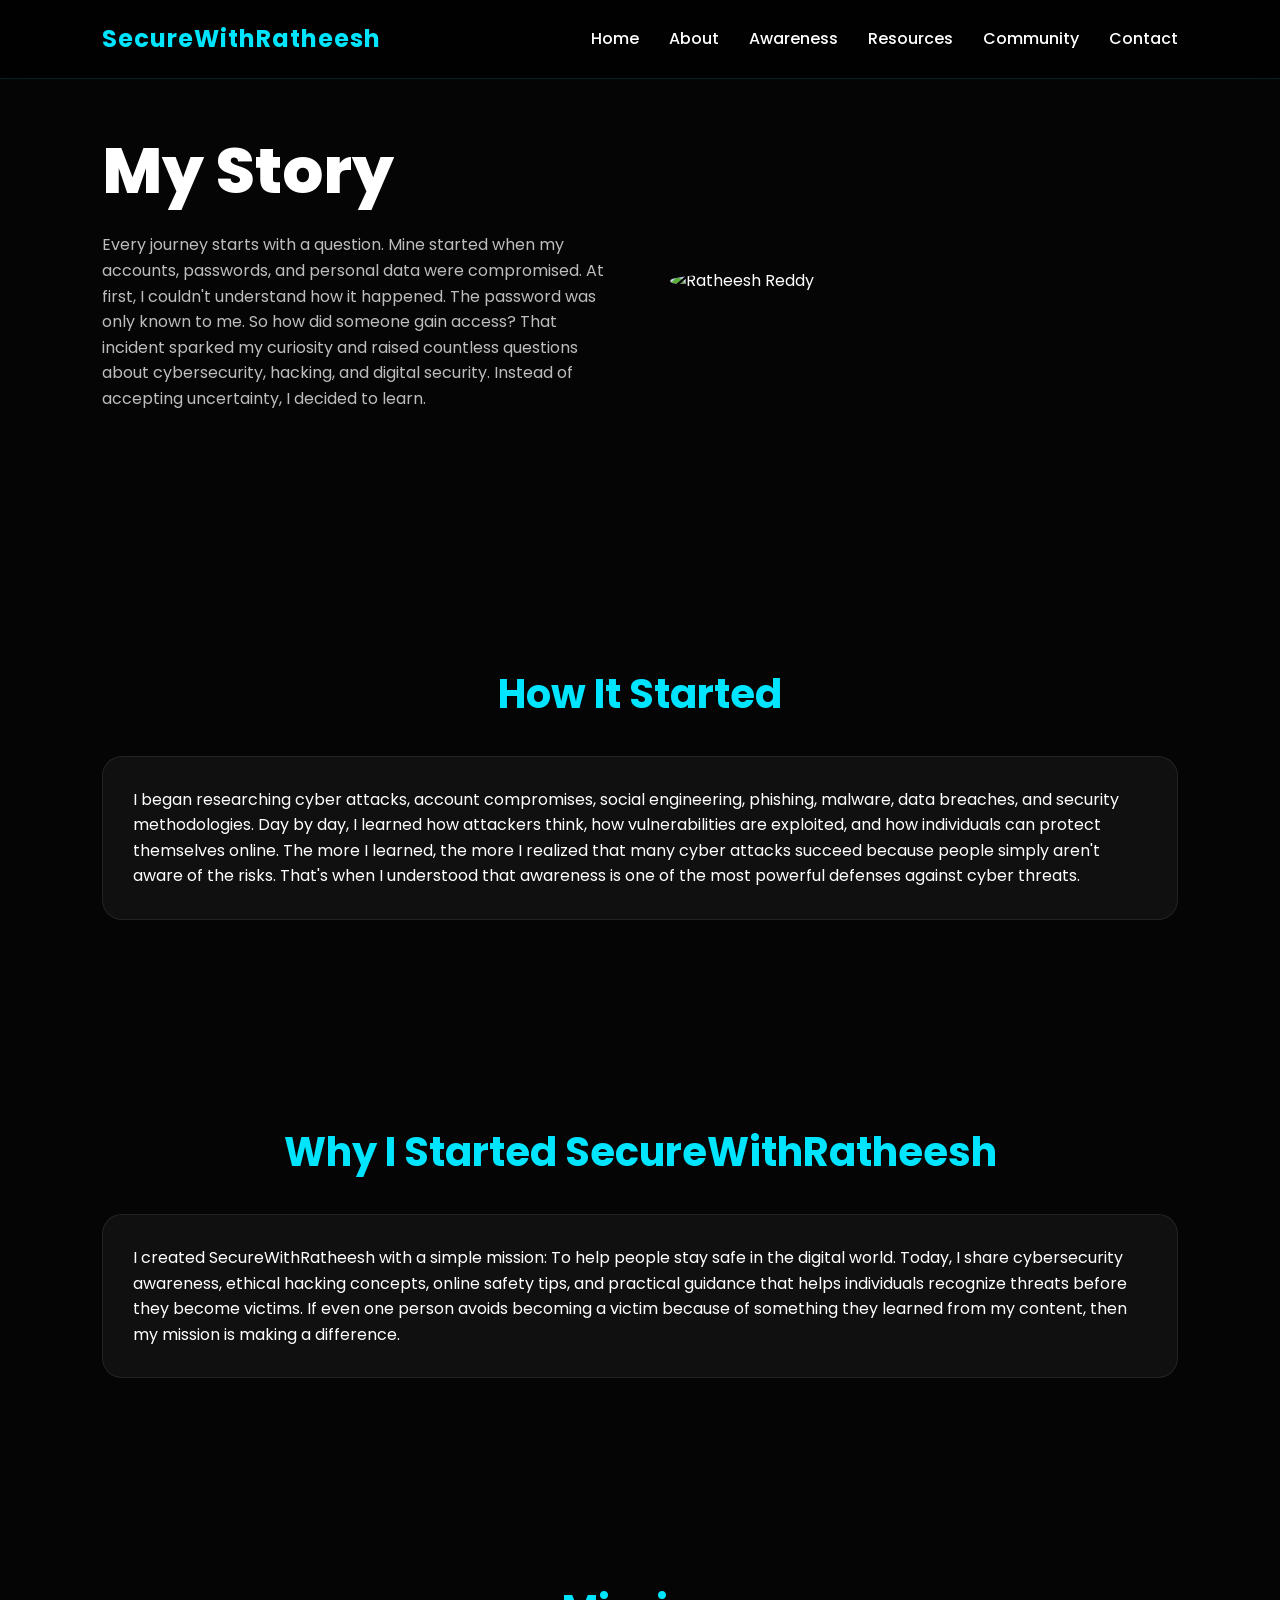
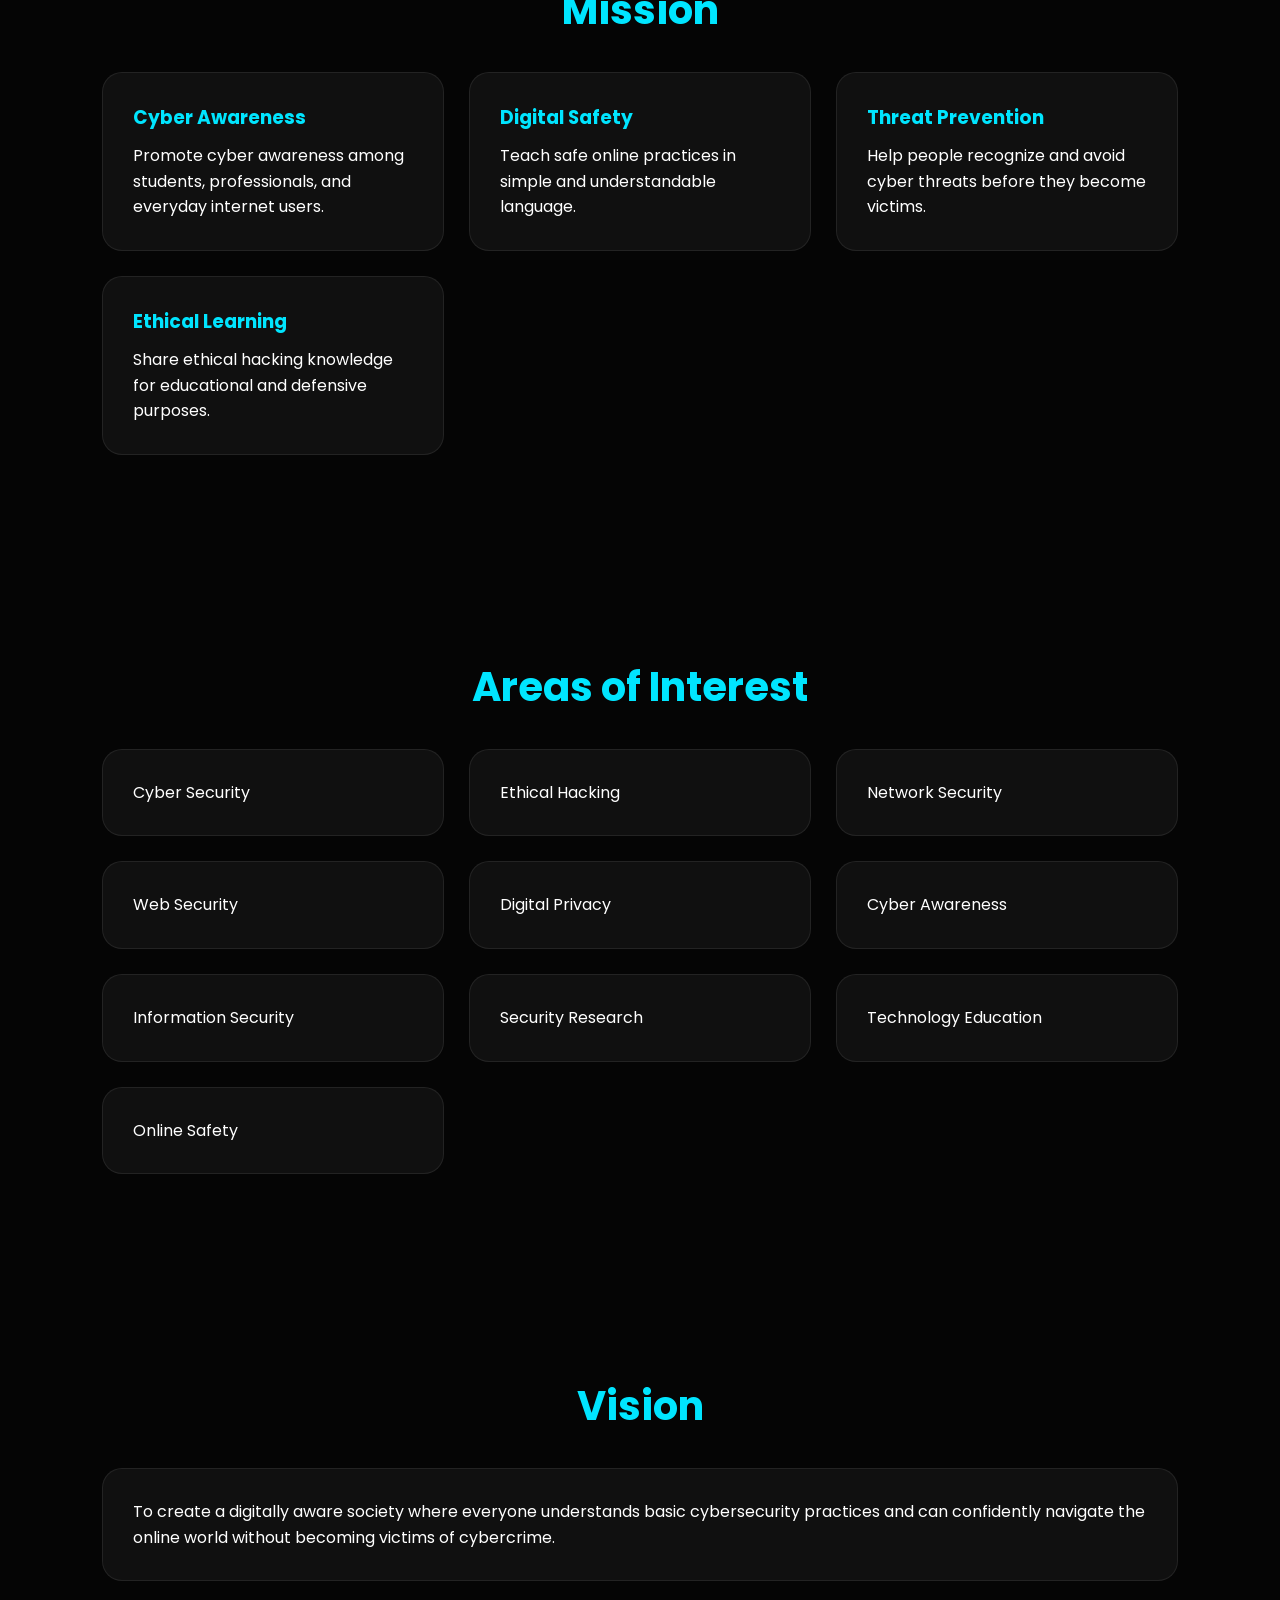
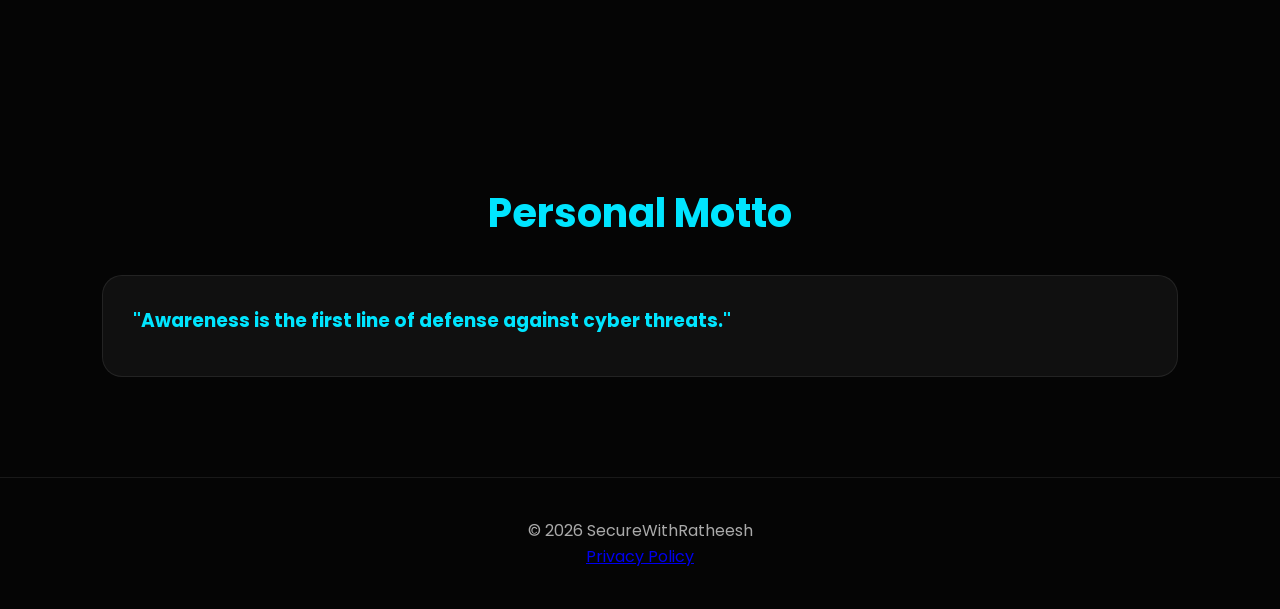
==== about.html @ 50ebadba "Add files via upload" ====
<!DOCTYPE html>
<html lang="en">

<head>

<meta charset="UTF-8">
<meta name="viewport" content="width=device-width, initial-scale=1.0">

<title>About | SecureWithRatheesh</title>

<link rel="stylesheet" href="style.css">

<link href="https://fonts.googleapis.com/css2?family=Poppins:wght@300;400;500;600;700;800&display=swap" rel="stylesheet">

</head>

<body>

<header>

<nav class="navbar">

<div class="logo">
SecureWithRatheesh
</div>
<div class="menu-toggle">☰</div>
<ul class="nav-links">

<li><a href="index.html">Home</a></li>

<li><a href="about.html">About</a></li>

<li><a href="awareness.html">Awareness</a></li>

<li><a href="resources.html">Resources</a></li>

<li><a href="community.html">Community</a></li>

<li><a href="contact.html">Contact</a></li>

</ul>
</nav>

</header>

<section class="hero" style="min-height:60vh;">

<div class="hero-left">

<h1>My Story</h1>

<p>

Every journey starts with a question.

Mine started when my accounts, passwords, and personal data
were compromised.

At first, I couldn't understand how it happened.

The password was only known to me.

So how did someone gain access?

That incident sparked my curiosity and raised countless questions about cybersecurity, hacking, and digital security.

Instead of accepting uncertainty, I decided to learn.

</p>

</div>

<div class="hero-right">

<img
src="swr.jpg"
alt="Ratheesh Reddy"
class="profile-image"
>

</div>

</section>

<section class="section">

<h2>How It Started</h2>

<div class="card">

<p>

I began researching cyber attacks, account compromises,
social engineering, phishing, malware, data breaches,
and security methodologies.

Day by day, I learned how attackers think,
how vulnerabilities are exploited,
and how individuals can protect themselves online.

The more I learned,
the more I realized that many cyber attacks succeed
because people simply aren't aware of the risks.

That's when I understood that awareness is one of the most powerful defenses against cyber threats.

</p>

</div>

</section>

<section class="section">

<h2>Why I Started SecureWithRatheesh</h2>

<div class="card">

<p>

I created SecureWithRatheesh with a simple mission:

To help people stay safe in the digital world.

Today, I share cybersecurity awareness,
ethical hacking concepts,
online safety tips,
and practical guidance that helps individuals recognize threats before they become victims.

If even one person avoids becoming a victim because of something they learned from my content,
then my mission is making a difference.

</p>

</div>

</section>

<section class="section">

<h2>Mission</h2>

<div class="grid">

<div class="card">

<h3>Cyber Awareness</h3>

<p>

Promote cyber awareness among students,
professionals,
and everyday internet users.

</p>

</div>

<div class="card">

<h3>Digital Safety</h3>

<p>

Teach safe online practices in simple and understandable language.

</p>

</div>

<div class="card">

<h3>Threat Prevention</h3>

<p>

Help people recognize and avoid cyber threats before they become victims.

</p>

</div>

<div class="card">

<h3>Ethical Learning</h3>

<p>

Share ethical hacking knowledge for educational and defensive purposes.

</p>

</div>

</div>

</section>

<section class="section">

<h2>Areas of Interest</h2>

<div class="grid">

<div class="card">Cyber Security</div>

<div class="card">Ethical Hacking</div>

<div class="card">Network Security</div>

<div class="card">Web Security</div>

<div class="card">Digital Privacy</div>

<div class="card">Cyber Awareness</div>

<div class="card">Information Security</div>

<div class="card">Security Research</div>

<div class="card">Technology Education</div>

<div class="card">Online Safety</div>

</div>

</section>

<section class="section">

<h2>Vision</h2>

<div class="card">

<p>

To create a digitally aware society where everyone understands basic cybersecurity practices and can confidently navigate the online world without becoming victims of cybercrime.

</p>

</div>

</section>

<section class="section">

<h2>Personal Motto</h2>

<div class="card">

<h3>

"Awareness is the first line of defense against cyber threats."

</h3>

</div>

</section>

<footer>

<p>© 2026 SecureWithRatheesh</p>

<p>

<a href="privacy.html">

Privacy Policy

</a>

</p>

</footer>

<button id="topBtn" title="Go to top">
↑
</button>

<script src="script.js"></script>

</body>

</html>
---- style.css ----
/* =========================
   GLOBAL SETTINGS
========================= */

*{
margin:0;
padding:0;
box-sizing:border-box;
font-family:'Poppins',sans-serif;
}

html{
scroll-behavior:smooth;
}

body{
background:#050505;
color:#fff;
overflow-x:hidden;
line-height:1.6;
}

/* =========================
   SCROLLBAR
========================= */

::-webkit-scrollbar{
width:8px;
}

::-webkit-scrollbar-track{
background:#111;
}

::-webkit-scrollbar-thumb{
background:#00e5ff;
border-radius:20px;
}

/* =========================
   NAVBAR
========================= */

.navbar{
position:fixed;
top:0;
left:0;
width:100%;
display:flex;
justify-content:space-between;
align-items:center;
padding:20px 8%;
background:rgba(0,0,0,.75);
backdrop-filter:blur(15px);
z-index:999;
border-bottom:1px solid rgba(0,229,255,.15);
}

.logo{
font-size:1.5rem;
font-weight:700;
color:#00e5ff;
letter-spacing:1px;
}

.nav-links{
display:flex;
gap:30px;
list-style:none;
}

.nav-links a{
text-decoration:none;
color:white;
font-weight:500;
transition:.3s;
}

.nav-links a:hover{
color:#00e5ff;
}

/* =========================
   HERO SECTION
========================= */

.hero{
min-height:100vh;
display:flex;
align-items:center;
justify-content:space-between;
padding:120px 8%;
gap:60px;
}

.hero-left{
flex:1;
}

.hero-left h1{
font-size:4rem;
font-weight:800;
margin-bottom:10px;
}

.hero-left h2{
color:#00e5ff;
font-size:1.6rem;
margin-bottom:20px;
height:40px;
}

.hero-left p{
color:#bdbdbd;
max-width:600px;
margin-bottom:30px;
}

.hero-right{
flex:1;
display:flex;
justify-content:center;
align-items:center;
}
.profile-container{
    width:420px;
    height:420px;
    border-radius:50%;
    overflow:hidden;
    position:relative;
    border:10px solid #ffffff;
    background:#000;

    box-shadow:
        0 0 20px rgba(255,255,255,1),
        0 0 40px rgba(255,255,255,0.9),
        0 0 80px rgba(255,255,255,0.7);

    animation:float 4s ease-in-out infinite;
}

.profile-image{
    width:100%;
    height:100%;
    object-fit:cover;
    object-position:center top;
    border-radius:50%;
    display:block;
}

/* =========================
   BUTTONS
========================= */

.hero-buttons{
display:flex;
gap:15px;
flex-wrap:wrap;
}

.btn-primary,
.btn-secondary{
display:inline-block;
padding:14px 28px;
border-radius:12px;
text-decoration:none;
font-weight:600;
transition:.3s;
cursor:pointer;
}

.btn-primary{
background:#00e5ff;
color:#000;
}

.btn-primary:hover{
transform:translateY(-4px);
box-shadow:0 10px 30px rgba(0,229,255,.3);
}

.btn-secondary{
border:1px solid #00e5ff;
color:#fff;
}

.btn-secondary:hover{
background:#00e5ff;
color:#000;
}

/* =========================
   SECTIONS
========================= */

.section{
padding:100px 8%;
}

.section h2{
font-size:2.5rem;
margin-bottom:30px;
color:#00e5ff;
text-align:center;
}

.card{
background:#101010;
border:1px solid rgba(255,255,255,.08);
padding:30px;
border-radius:20px;
transition:.3s;
}

.card:hover{
transform:translateY(-5px);
border-color:#00e5ff;
box-shadow:0 0 30px rgba(0,229,255,.15);
}

.grid{
display:grid;
grid-template-columns:repeat(auto-fit,minmax(260px,1fr));
gap:25px;
}

.card h3{
margin-bottom:10px;
color:#00e5ff;
}

/* =========================
   CTA SECTION
========================= */

.cta{
padding:100px 8%;
text-align:center;
background:linear-gradient(
135deg,
rgba(0,229,255,.08),
rgba(0,229,255,.02)
);
}

.cta h2{
font-size:2.5rem;
margin-bottom:20px;
}

.cta p{
max-width:700px;
margin:auto;
margin-bottom:30px;
color:#cfcfcf;
}

.cta button{
padding:15px 30px;
border:none;
border-radius:12px;
background:#00e5ff;
font-size:1rem;
font-weight:600;
cursor:pointer;
transition:.3s;
}

.cta button:hover{
transform:translateY(-4px);
}

/* =========================
   MODAL
========================= */

.modal{
display:none;
position:fixed;
z-index:9999;
left:0;
top:0;
width:100%;
height:100%;
background:rgba(0,0,0,.8);
}

.modal-content{
background:#111;
margin:10% auto;
padding:30px;
width:90%;
max-width:500px;
border-radius:20px;
text-align:center;
border:1px solid rgba(0,229,255,.3);
}

.modal-content h2{
margin-bottom:15px;
color:#00e5ff;
}

.modal-content p{
margin-bottom:20px;
color:#cfcfcf;
}

.close{
float:right;
font-size:30px;
cursor:pointer;
}

/* =========================
   FOOTER
========================= */

footer{
padding:40px;
text-align:center;
border-top:1px solid rgba(255,255,255,.08);
color:#aaa;
}

/* =========================
   MOBILE RESPONSIVE
========================= */

@media(max-width:900px){

.hero{
flex-direction:column-reverse;
text-align:center;
padding-top:150px;
}

.hero-left h1{
font-size:2.8rem;
}

.hero-left h2{
font-size:1.2rem;
}

.hero-buttons{
justify-content:center;
}

@media(max-width:900px){
    .profile-container{
        width:320px;
        height:320px;
    }
}

.navbar{
padding:15px 5%;
}

.nav-links{
gap:15px;
font-size:.9rem;
}

.section h2{
font-size:2rem;
}

.cta h2{
font-size:2rem;
}

}

@media(max-width:600px){

.logo{
font-size:1rem;
}

.nav-links{
gap:10px;
font-size:.8rem;
}

.hero-left h1{
font-size:2.2rem;
}

@media(max-width:600px){
    .profile-container{
        width:250px;
        height:250px;
    }
}
}

.form-group{
display:flex;
flex-direction:column;
margin-bottom:20px;
}

.form-group label{
margin-bottom:8px;
font-weight:500;
}

.form-group input,
.form-group textarea{
background:#0f0f0f;
border:1px solid #333;
padding:15px;
border-radius:10px;
color:white;
font-size:16px;
outline:none;
}

.form-group input:focus,
.form-group textarea:focus{
border-color:#00e5ff;
}

#responseMessage{
margin-top:20px;
font-size:16px;
}

.menu-toggle{
display:none;
cursor:pointer;
font-size:30px;
color:#00e5ff;
}

@media(max-width:768px){

.menu-toggle{
display:block;
}

.nav-links{
display:none;
flex-direction:column;
position:absolute;
top:80px;
right:20px;
background:#111;
padding:20px;
border-radius:15px;
width:220px;
}

.nav-links.active{
display:flex;
}

}

#topBtn{
display:none;
position:fixed;
bottom:20px;
right:20px;
z-index:999;
border:none;
outline:none;
background:#00e5ff;
color:#000;
cursor:pointer;
padding:15px 18px;
border-radius:50%;
font-size:20px;
font-weight:bold;
box-shadow:0 0 20px rgba(0,229,255,.4);
transition:.3s;
}

#topBtn:hover{
transform:translateY(-5px);
}
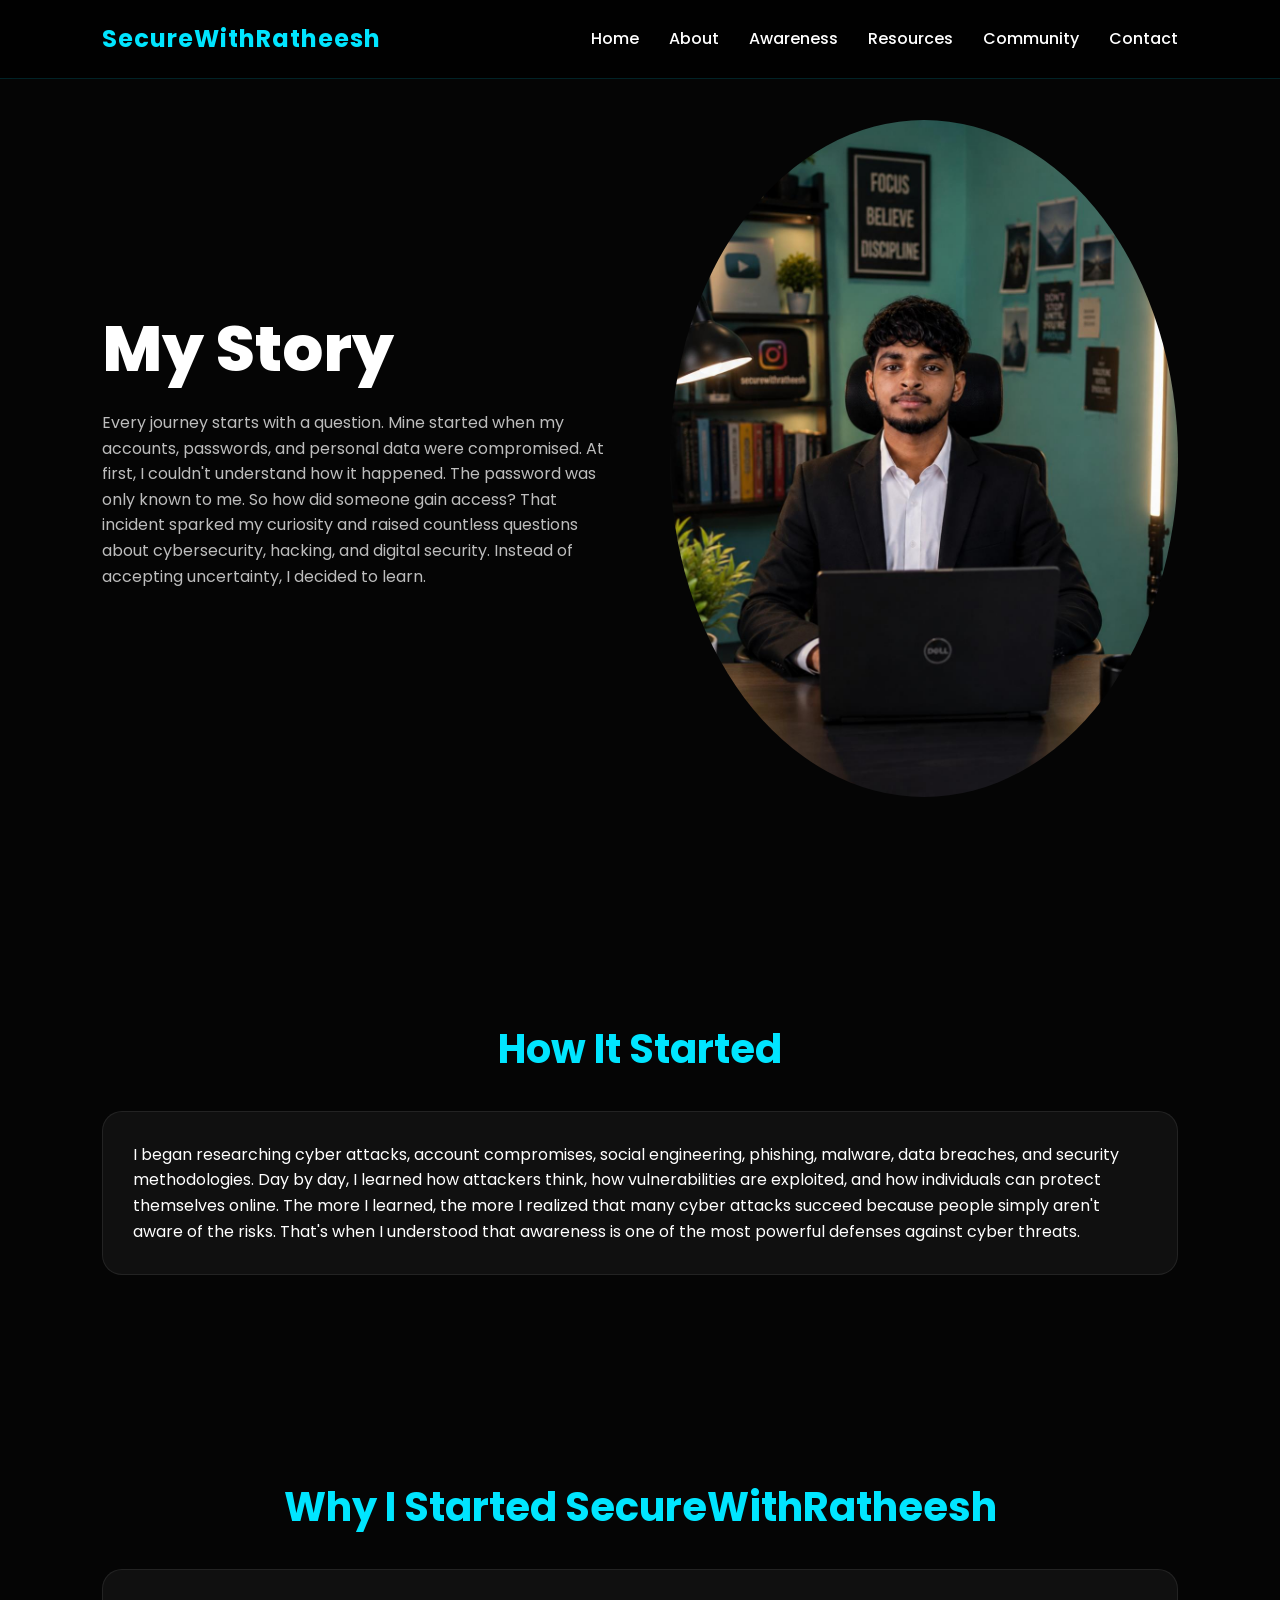
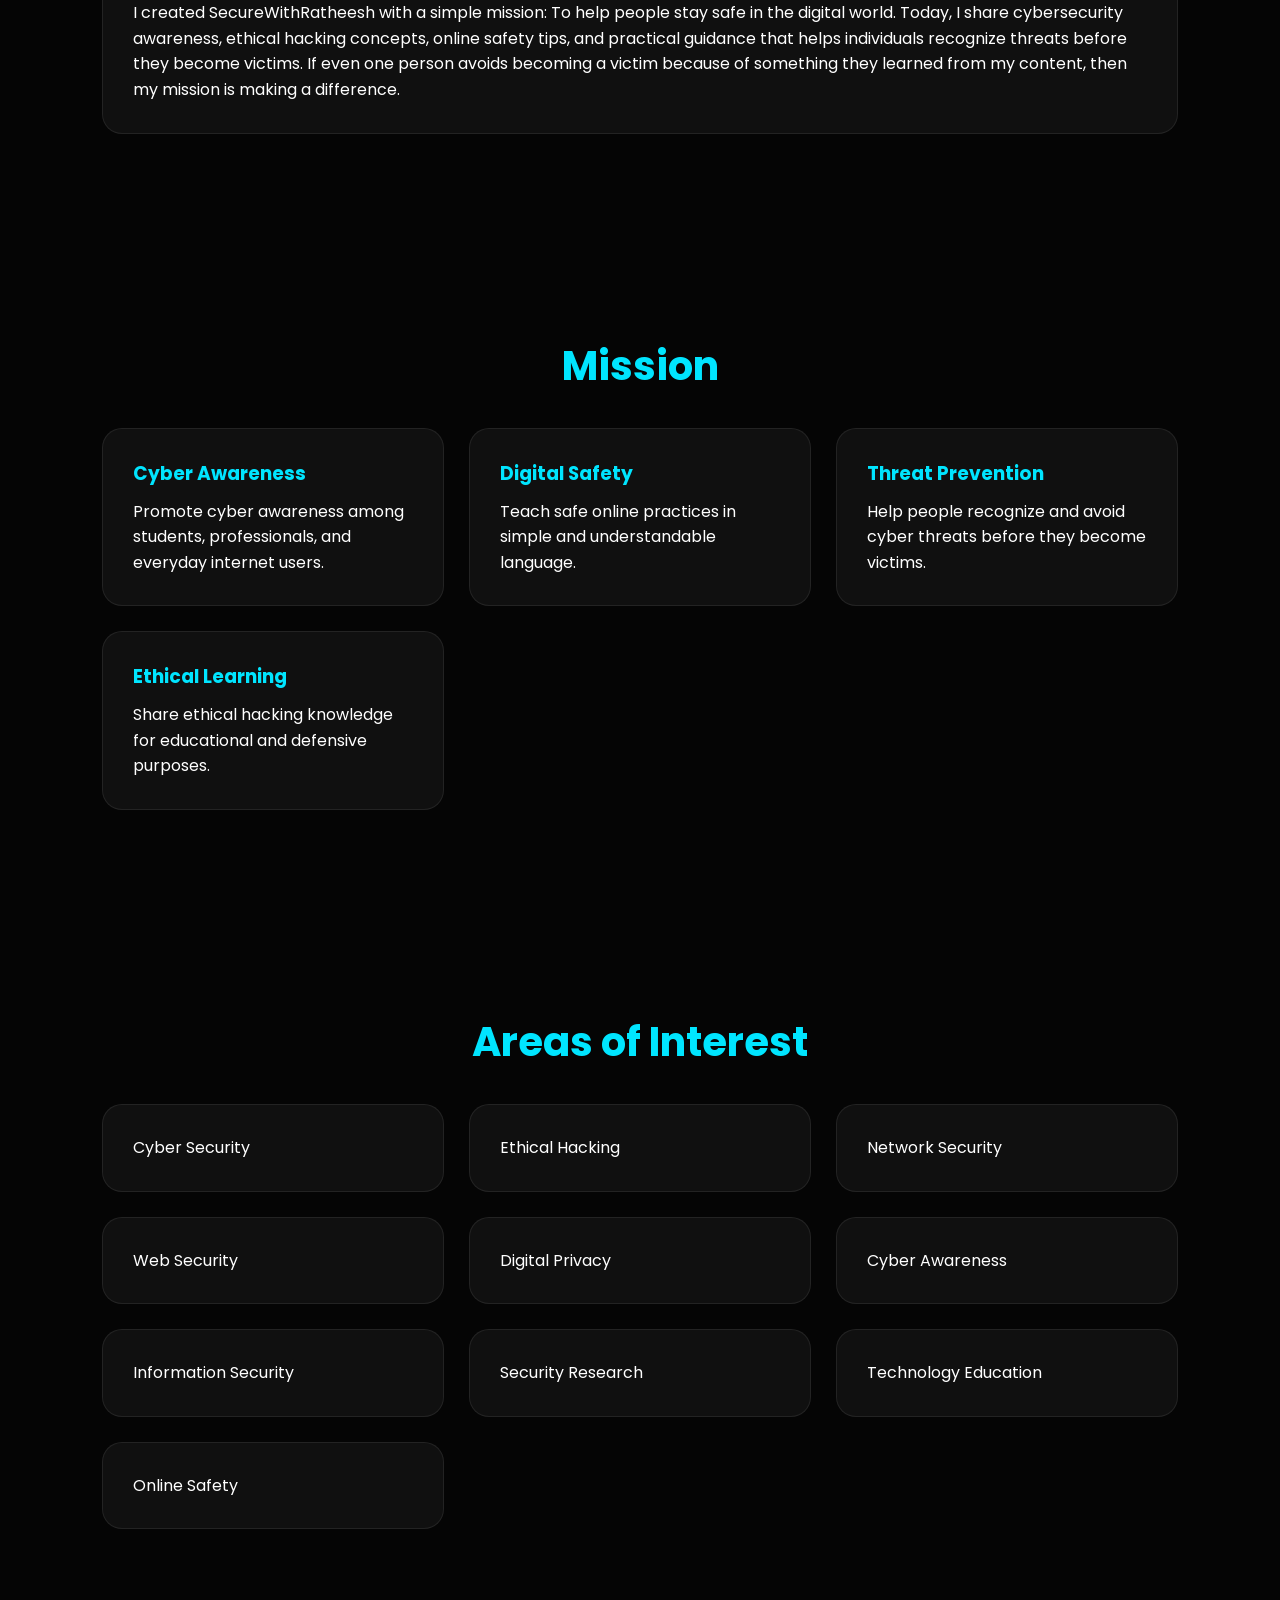
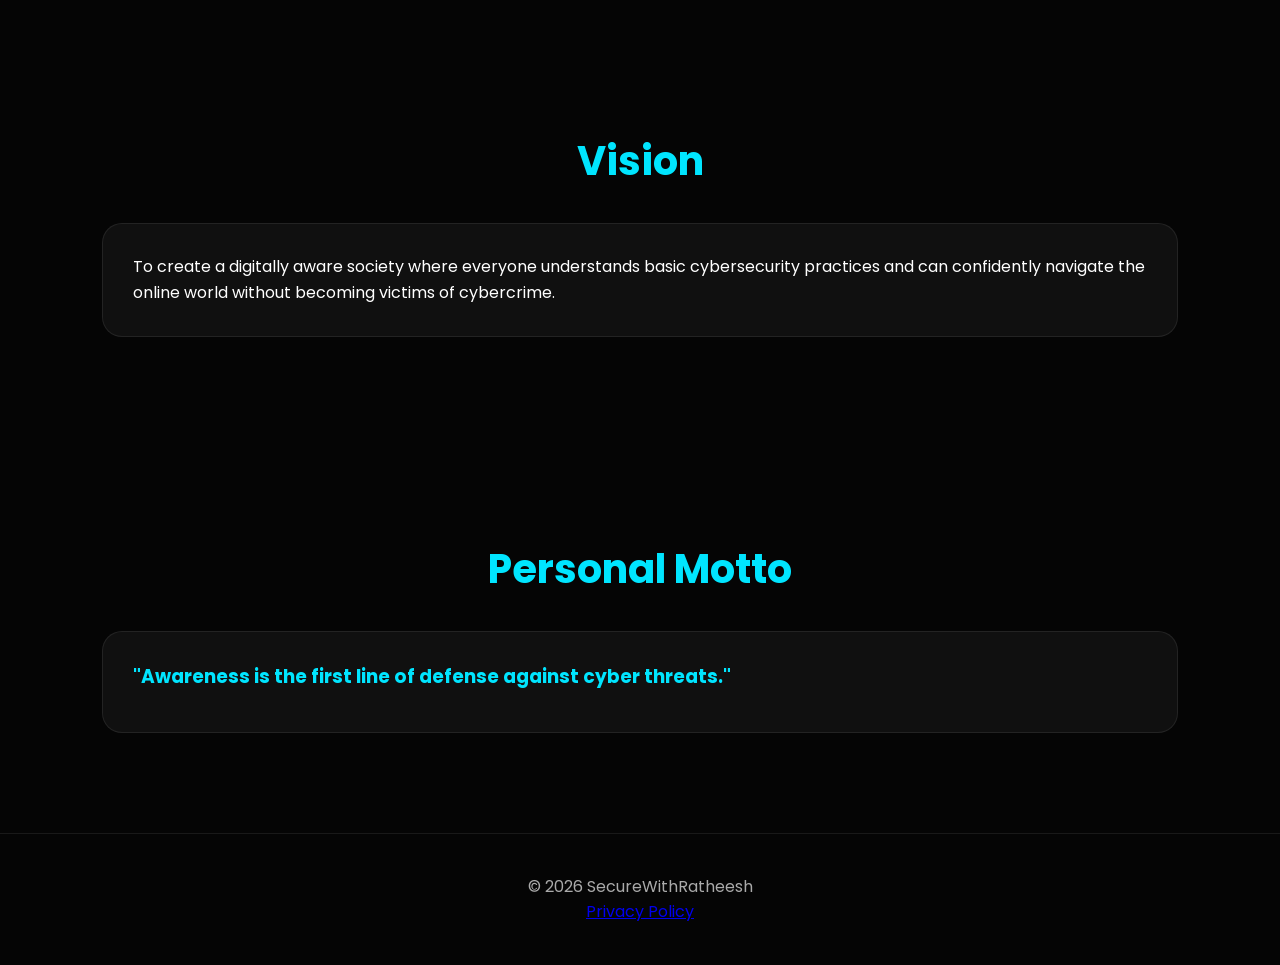
==== commit 0268b048: "Update about.html" ====
--- a/about.html
+++ b/about.html
@@ -5,6 +5,7 @@
 
 <meta charset="UTF-8">
 <meta name="viewport" content="width=device-width, initial-scale=1.0">
+<meta name="theme-color" content="#00e5ff">
 
 <title>About | SecureWithRatheesh</title>
 
@@ -282,4 +283,4 @@
 
 </body>
 
-</html>+</html>
--- a/style.css
+++ b/style.css
@@ -480,4 +480,144 @@
 
 #topBtn:hover{
 transform:translateY(-5px);
-}+} 
+/* =====================================
+   SECUREWITHRATHEESH RESPONSIVE FIX
+   Add at very end of style.css
+===================================== */
+
+img{
+    max-width:100%;
+    height:auto;
+    display:block;
+}
+
+@media screen and (max-width:1024px){
+
+    .hero{
+        gap:40px;
+        padding:120px 6%;
+    }
+
+    .hero-left h1{
+        font-size:3rem;
+    }
+
+    .profile-container{
+        width:320px !important;
+        height:320px !important;
+    }
+}
+
+@media screen and (max-width:768px){
+
+    .navbar{
+        padding:15px 20px !important;
+    }
+
+    .logo{
+        font-size:1rem !important;
+        max-width:70%;
+    }
+
+    .hero{
+        flex-direction:column-reverse !important;
+        text-align:center;
+        justify-content:center;
+        min-height:auto;
+        padding:110px 20px 60px !important;
+        gap:30px !important;
+    }
+
+    .hero-left h1{
+        font-size:2.4rem !important;
+        line-height:1.2;
+    }
+
+    .hero-left h2{
+        font-size:1.1rem !important;
+        height:auto !important;
+    }
+
+    .hero-left p{
+        max-width:100% !important;
+    }
+
+    .hero-buttons{
+        justify-content:center;
+    }
+
+    .profile-container{
+        width:260px !important;
+        height:260px !important;
+        border-width:6px !important;
+    }
+
+    .section,
+    .cta{
+        padding:70px 20px !important;
+    }
+
+    .section h2,
+    .cta h2{
+        font-size:1.9rem !important;
+    }
+
+    .grid{
+        grid-template-columns:1fr !important;
+    }
+
+    .card{
+        padding:20px !important;
+    }
+
+    .nav-links{
+        width:220px;
+    }
+}
+
+@media screen and (max-width:480px){
+
+    .hero{
+        padding-top:95px !important;
+    }
+
+    .hero-left h1{
+        font-size:2rem !important;
+    }
+
+    .hero-left h2{
+        font-size:1rem !important;
+    }
+
+    .hero-left p{
+        font-size:.95rem;
+    }
+
+    .profile-container{
+        width:220px !important;
+        height:220px !important;
+    }
+
+    .hero-buttons{
+        flex-direction:column;
+        align-items:center;
+    }
+
+    .btn-primary,
+    .btn-secondary{
+        width:100%;
+        max-width:280px;
+        text-align:center;
+    }
+
+    .section,
+    .cta{
+        padding:60px 15px !important;
+    }
+
+    .section h2,
+    .cta h2{
+        font-size:1.6rem !important;
+    }
+}
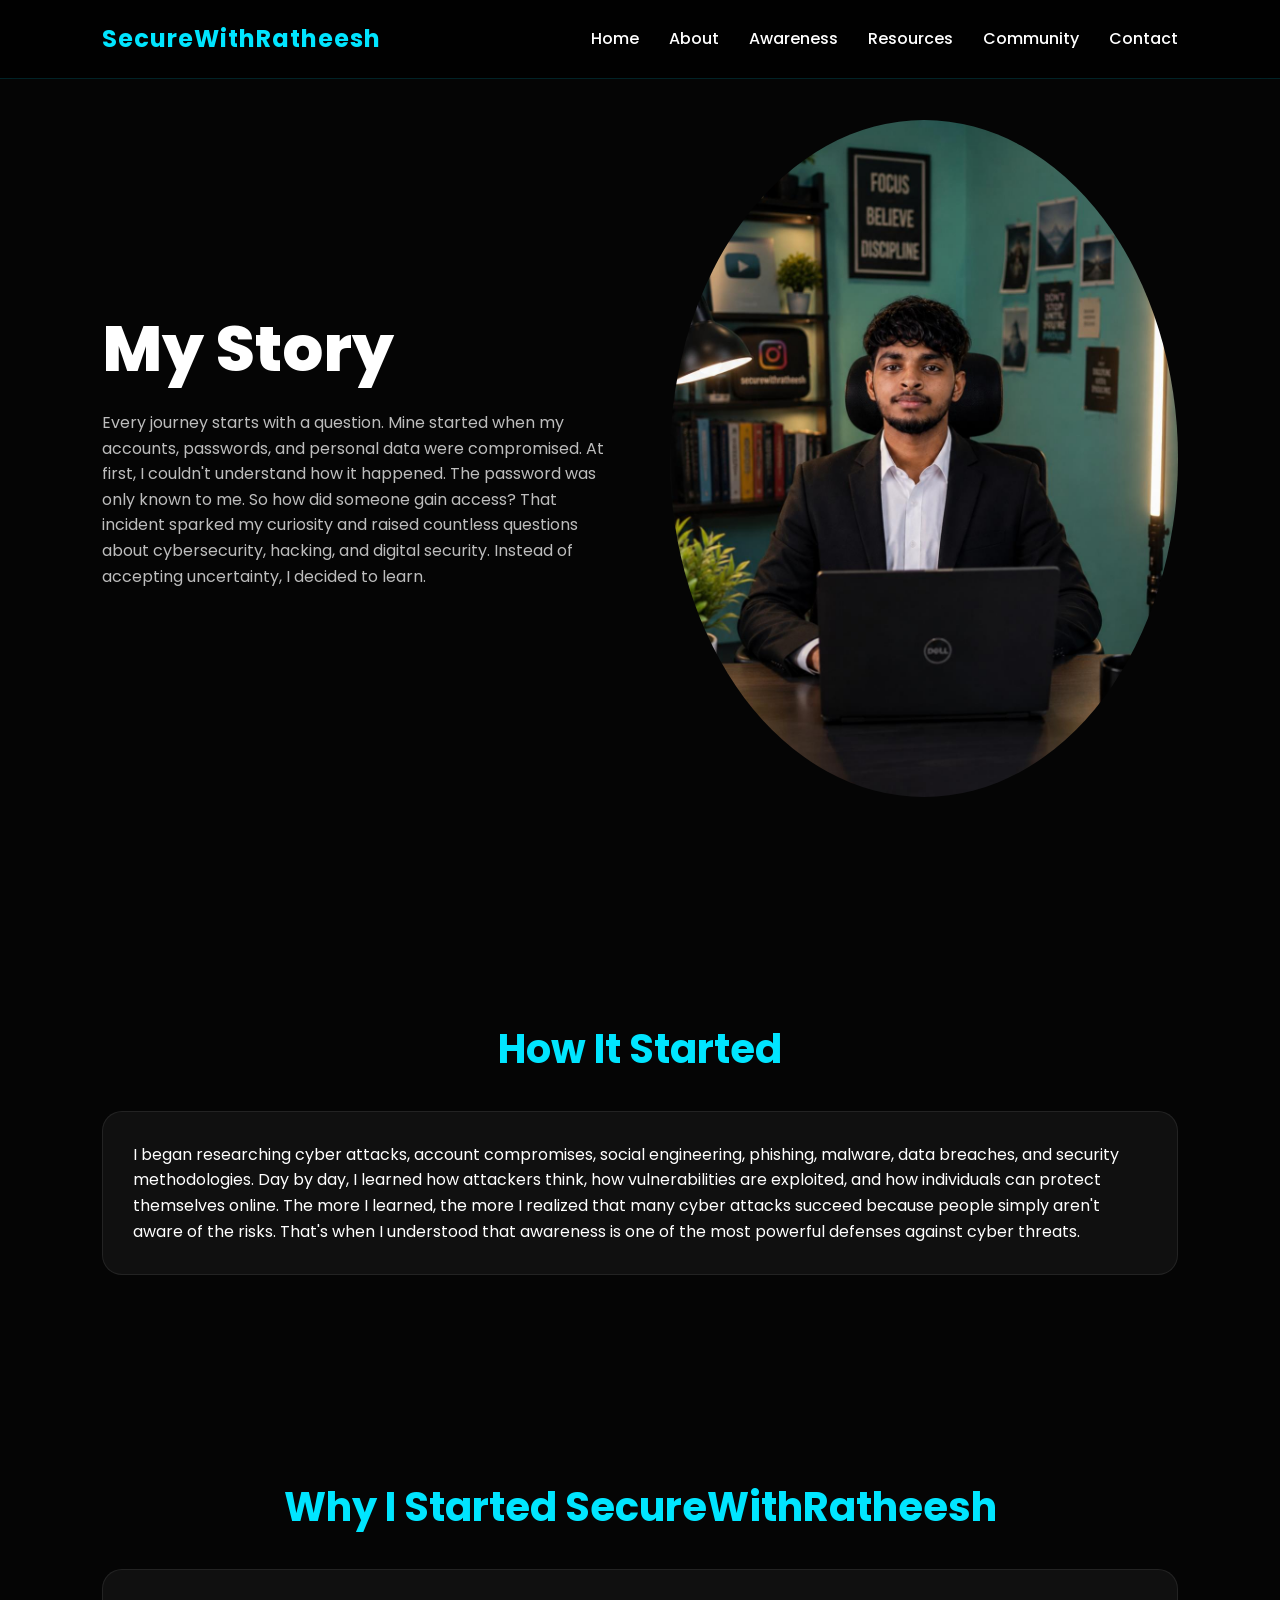
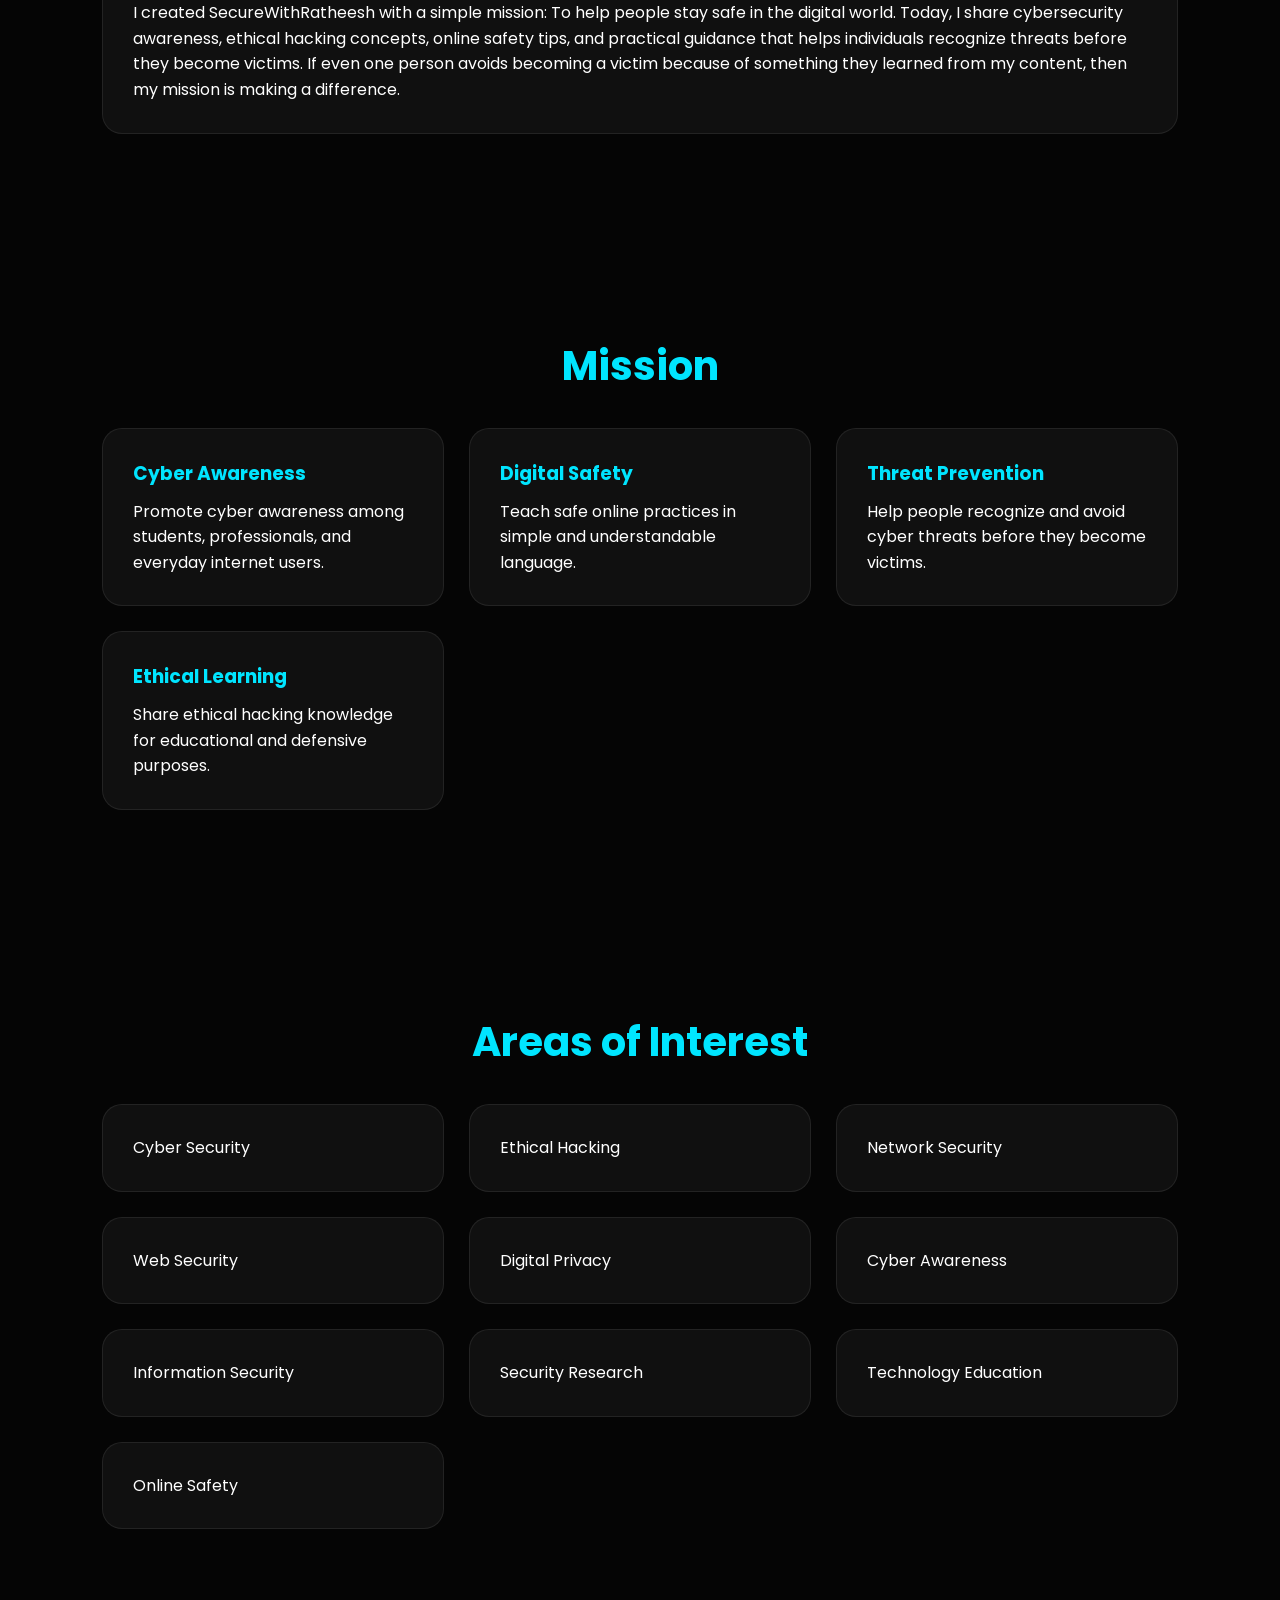
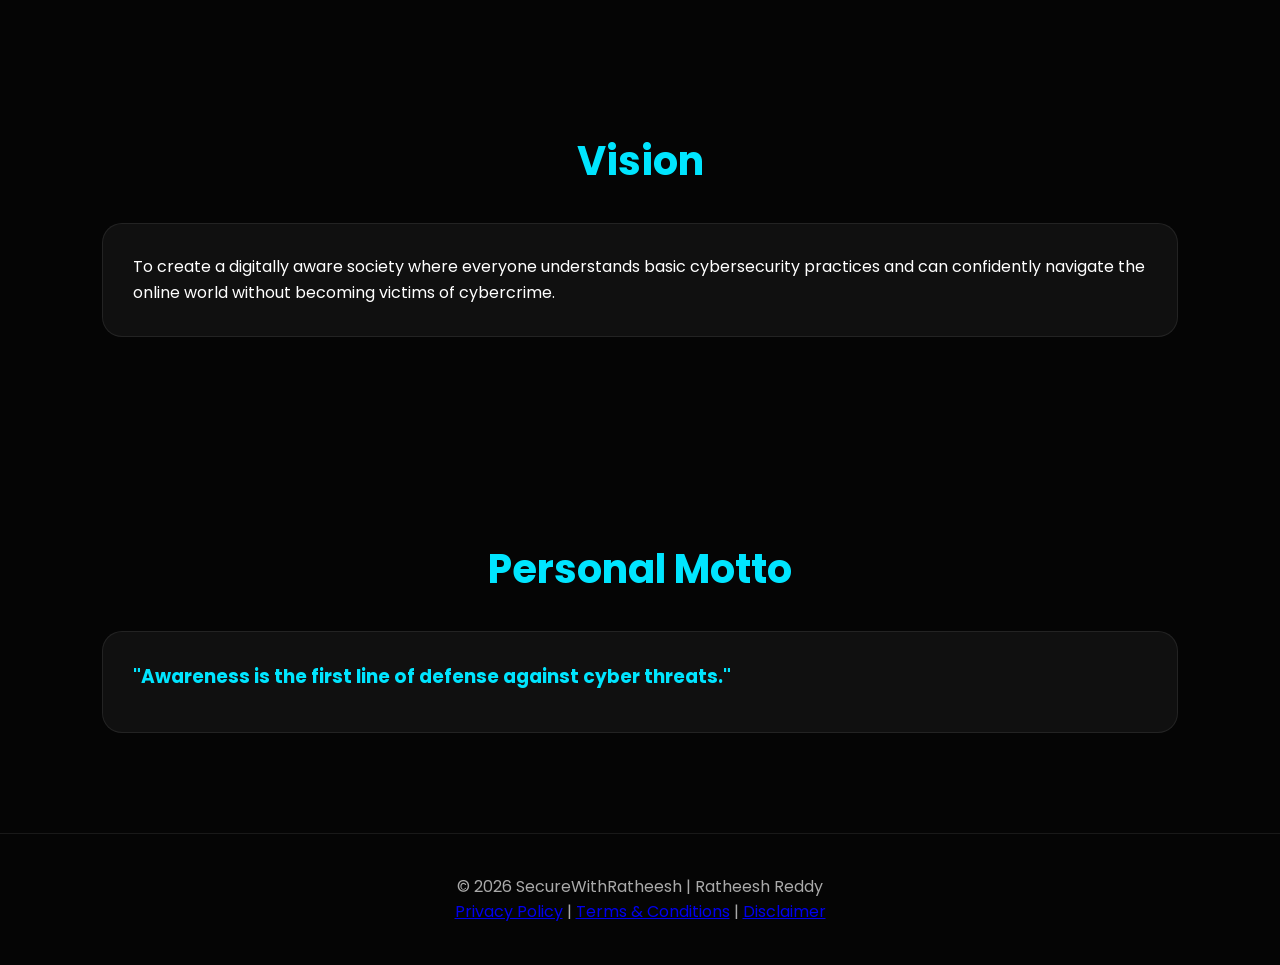
==== commit 22c4840b: "Update about.html" ====
--- a/about.html
+++ b/about.html
@@ -2,7 +2,9 @@
 <html lang="en">
 
 <head>
-
+<title>About Ratheesh Reddy | Cybersecurity Enthusiast</title>
+
+<meta name="description" content="Learn about Ratheesh Reddy, cybersecurity enthusiast and founder of SecureWithRatheesh.">
 <meta charset="UTF-8">
 <meta name="viewport" content="width=device-width, initial-scale=1.0">
 <meta name="theme-color" content="#00e5ff">
@@ -261,16 +263,12 @@
 
 <footer>
 
-<p>© 2026 SecureWithRatheesh</p>
-
-<p>
-
-<a href="privacy.html">
-
-Privacy Policy
-
-</a>
-
+<p>© 2026 SecureWithRatheesh | Ratheesh Reddy</p>
+
+<p>
+<a href="privacy.html">Privacy Policy</a> |
+<a href="terms.html">Terms & Conditions</a> |
+<a href="disclaimer.html">Disclaimer</a>
 </p>
 
 </footer>
